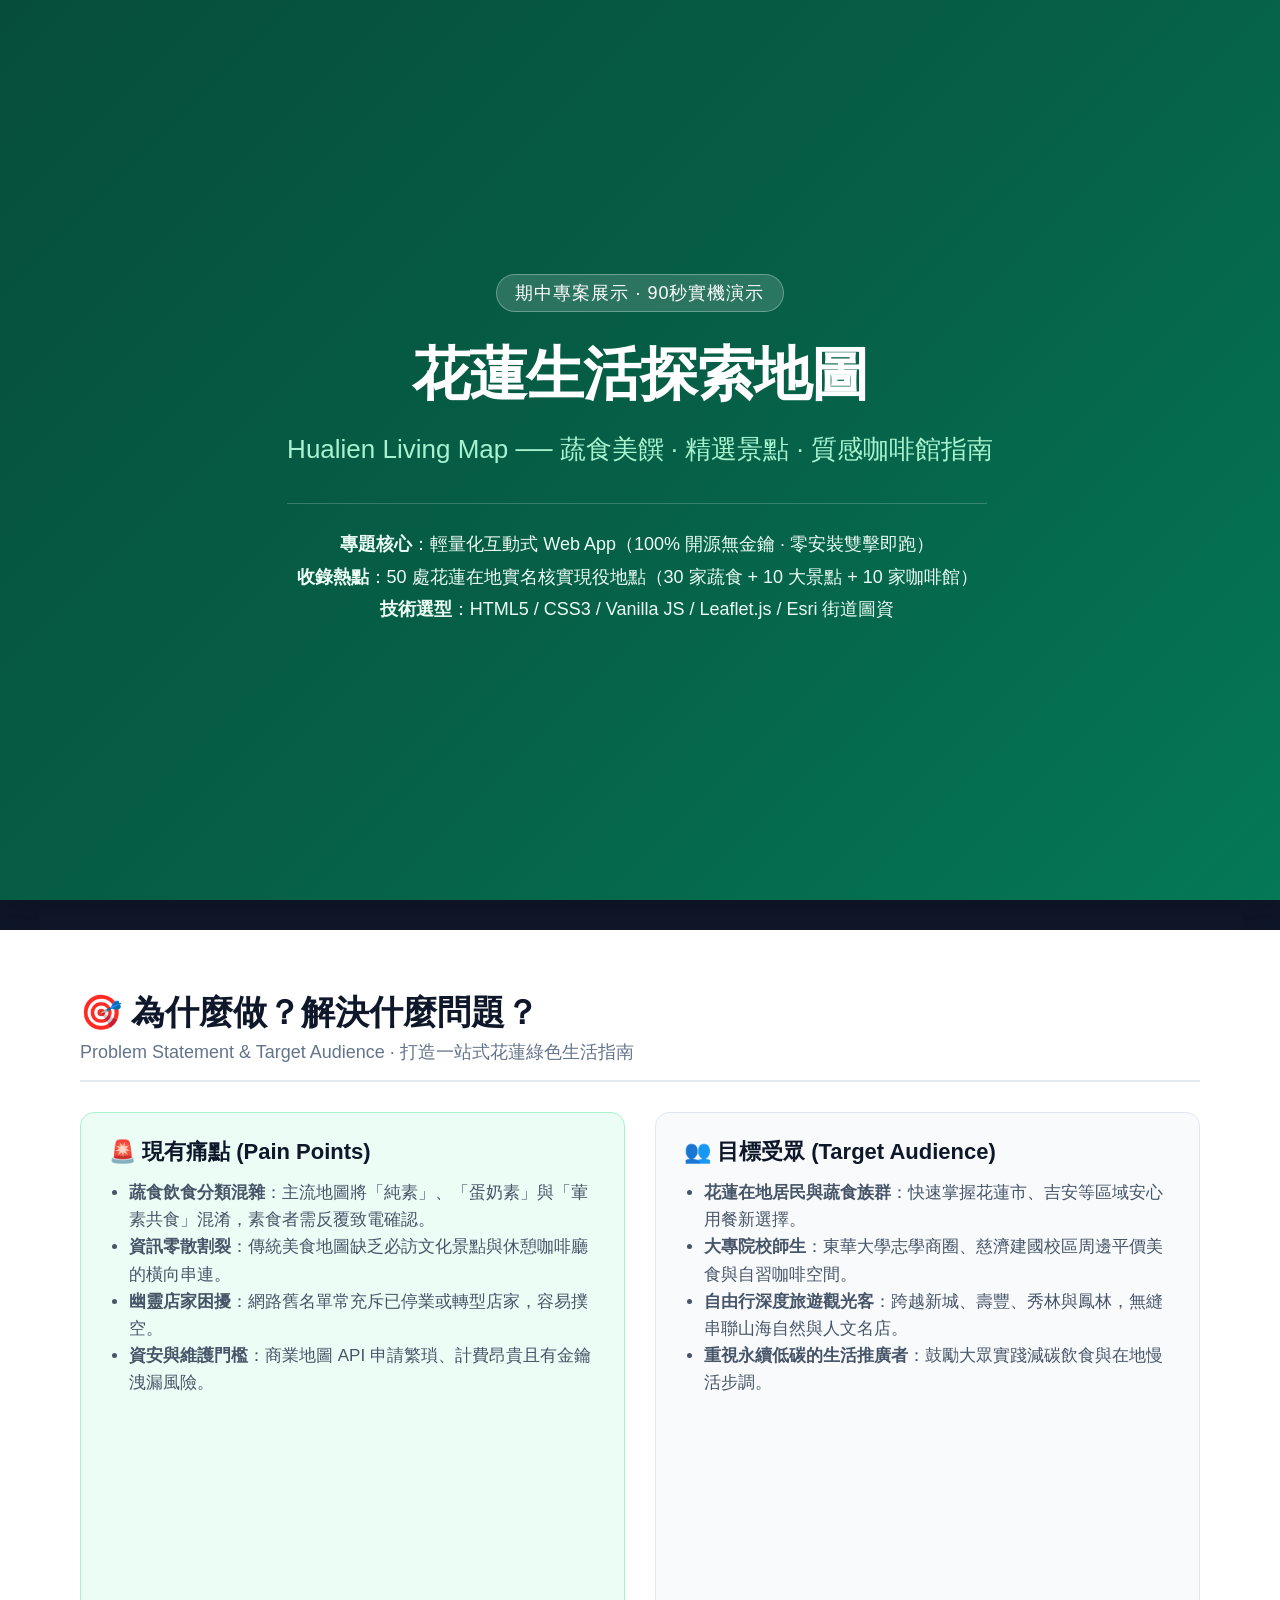
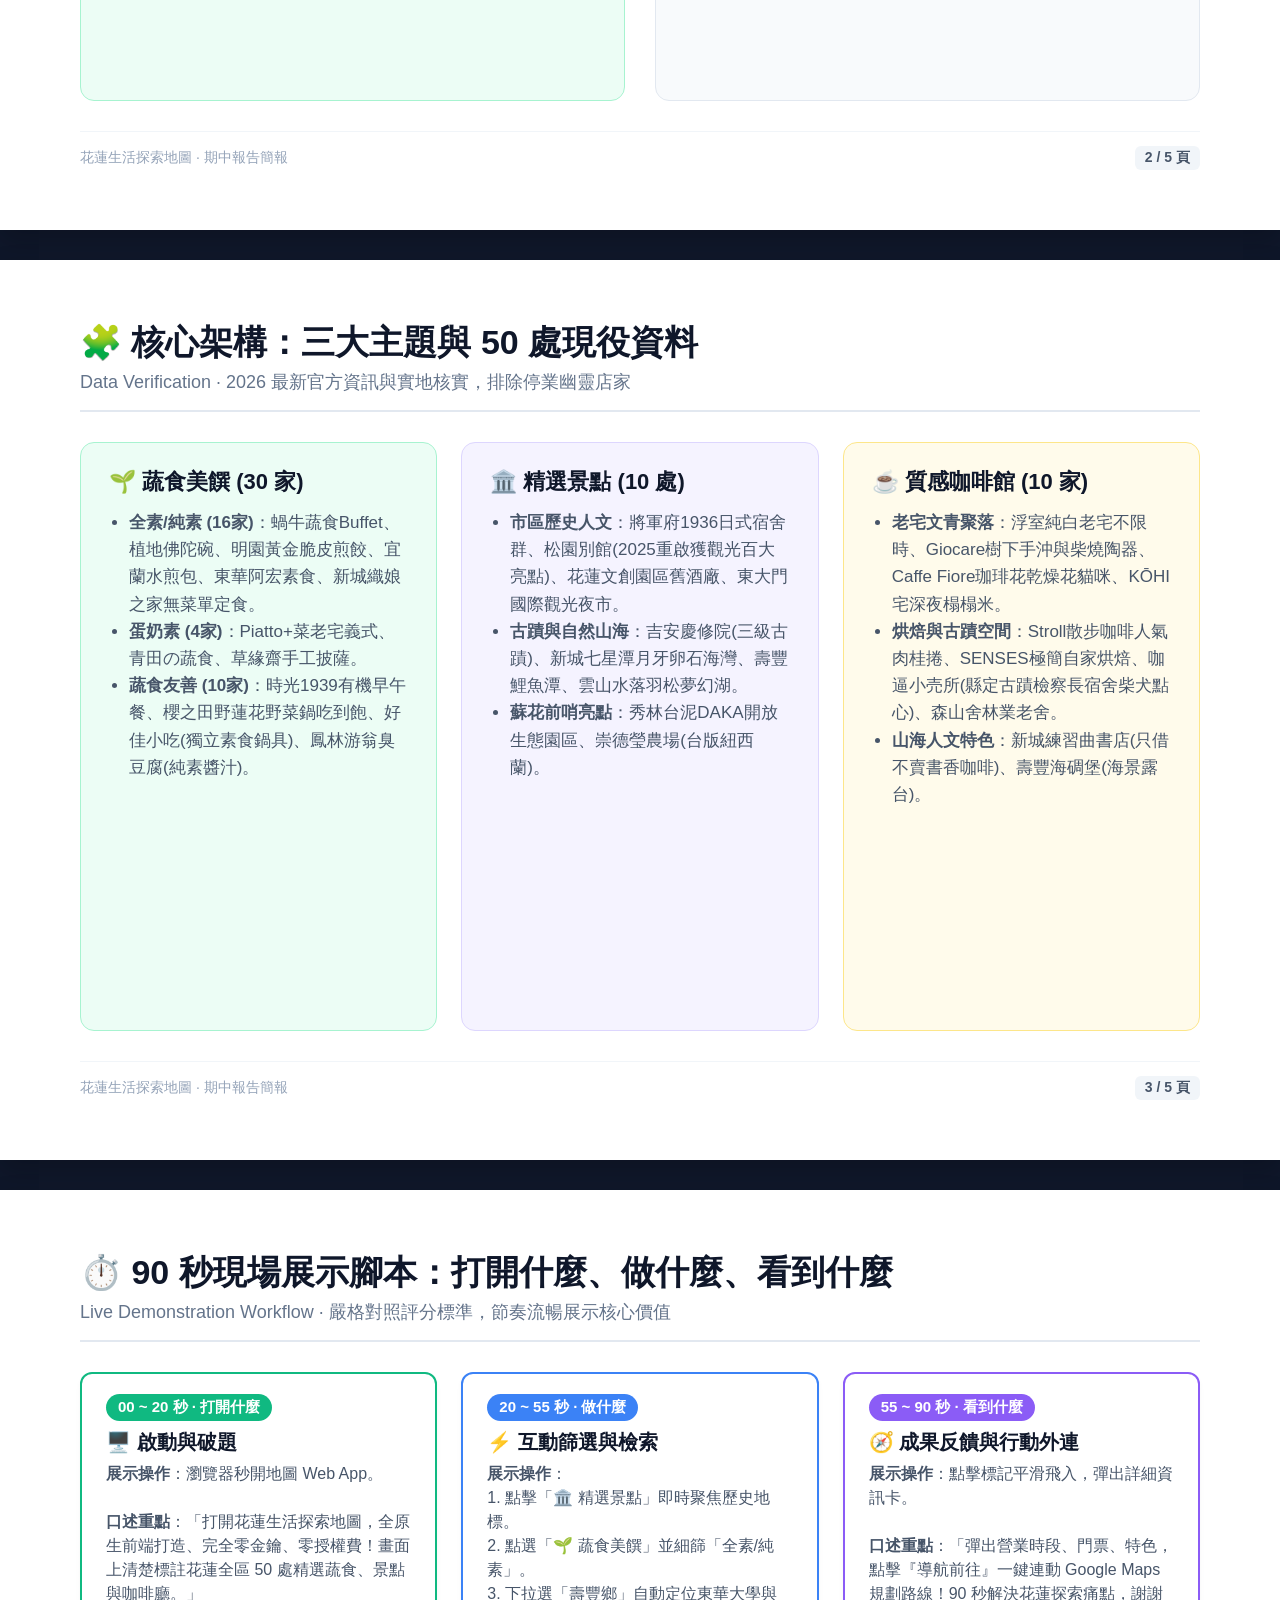
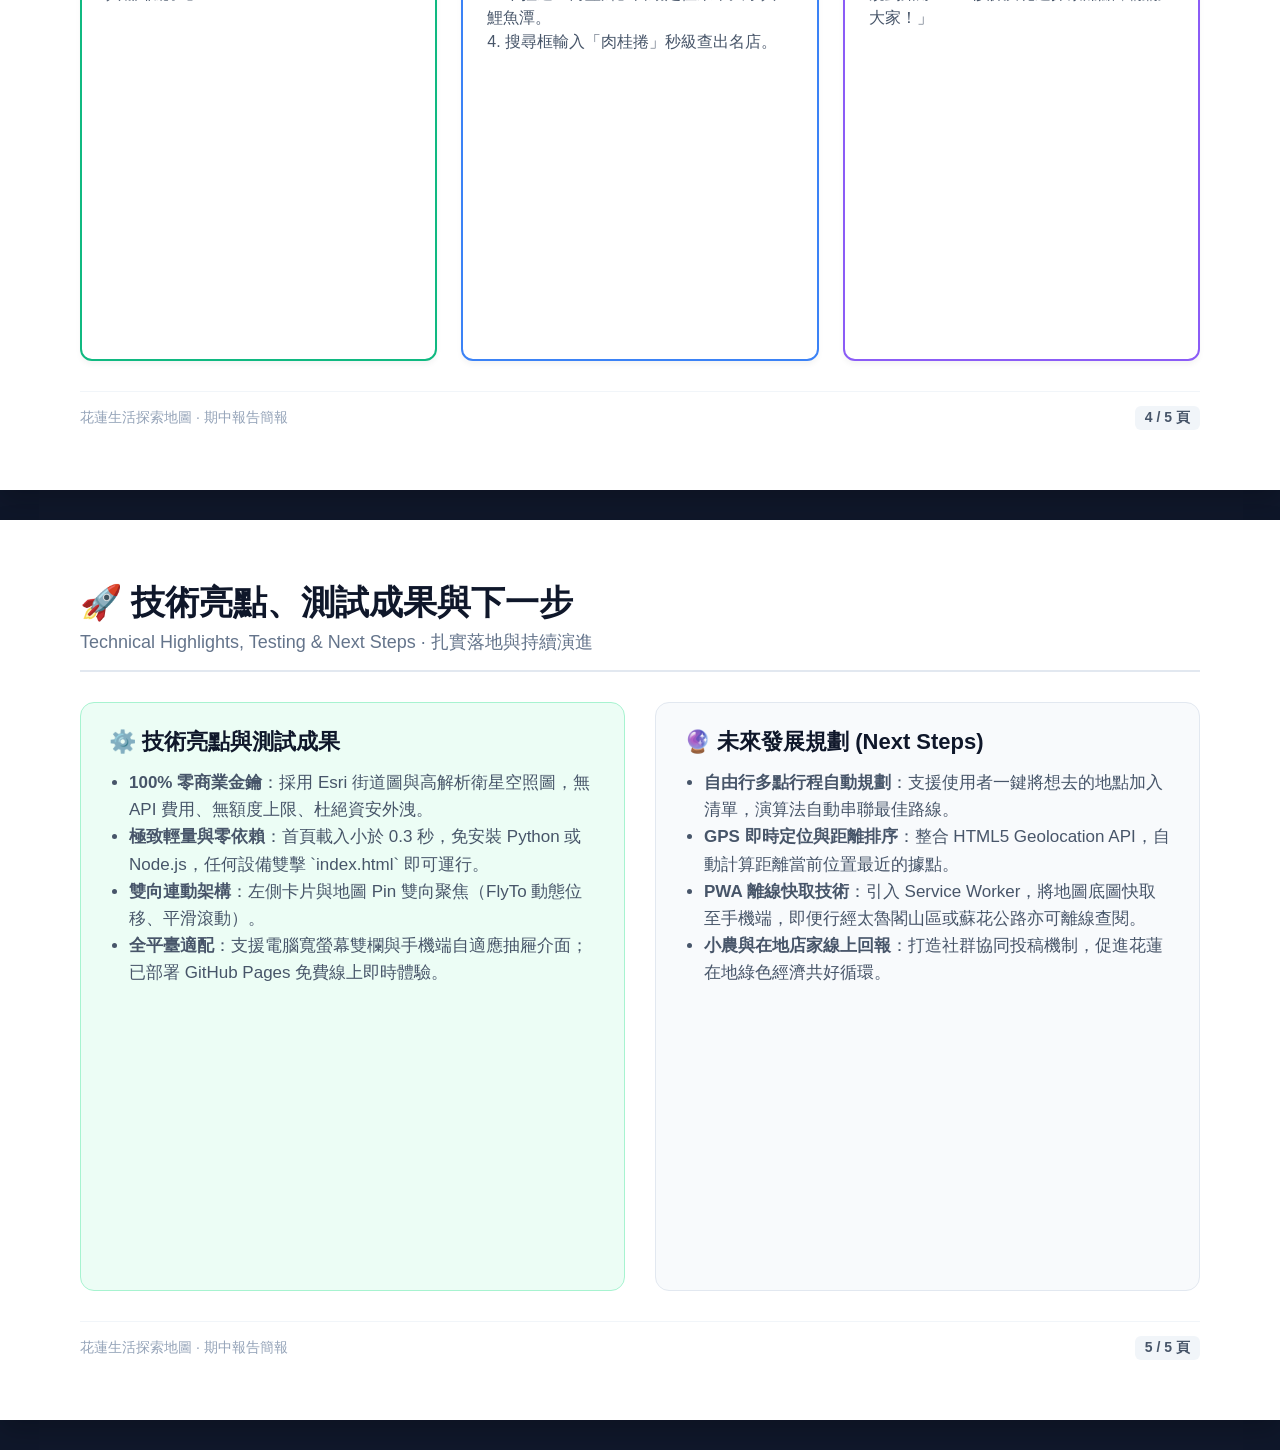
==== 期中專題簡報_花蓮生活探索地圖.html @ 9677ca54 "feat: 新增現代化期中簡報投影片（HTML 16:9 高清排版，支援一鍵列印/轉存 PDF）" ====
<!DOCTYPE html>
<html lang="zh-TW">
<head>
  <meta charset="UTF-8">
  <title>花蓮生活探索地圖 - 期中簡報投影片</title>
  <style>
    @page {
      size: 16in 9in landscape;
      margin: 0;
    }
    * {
      box-sizing: border-box;
      margin: 0;
      padding: 0;
    }
    body {
      font-family: -apple-system, BlinkMacSystemFont, "Segoe UI", Roboto, "PingFang TC", "Microsoft JhengHei", sans-serif;
      background: #0f172a;
      color: #334155;
    }
    .slide {
      width: 100vw;
      height: 100vh;
      max-width: 1600px;
      max-height: 900px;
      margin: 0 auto 30px auto;
      background: #ffffff;
      padding: 60px 80px;
      display: flex;
      flex-direction: column;
      justify-content: space-between;
      position: relative;
      box-shadow: 0 10px 25px rgba(0,0,0,0.2);
      page-break-after: always;
    }
    /* 封面 */
    .slide-title-bg {
      background: linear-gradient(135deg, #064e3b 0%, #065f46 50%, #047857 100%);
      color: #ffffff;
      justify-content: center;
      align-items: center;
      text-align: center;
    }
    .hero-badge {
      display: inline-block;
      background: rgba(255, 255, 255, 0.15);
      border: 1px solid rgba(255, 255, 255, 0.3);
      padding: 6px 18px;
      border-radius: 9999px;
      font-size: 18px;
      margin-bottom: 24px;
      letter-spacing: 1px;
    }
    .hero-title {
      font-size: 58px;
      font-weight: 800;
      margin-bottom: 18px;
      letter-spacing: -1px;
    }
    .hero-subtitle {
      font-size: 26px;
      color: #a7f3d0;
      font-weight: 400;
      margin-bottom: 36px;
    }
    .hero-meta {
      font-size: 18px;
      color: #ecfdf5;
      line-height: 1.8;
      border-top: 1px solid rgba(255, 255, 255, 0.2);
      padding-top: 24px;
      max-width: 700px;
    }

    /* 內頁 Header */
    .slide-header {
      border-bottom: 2px solid #e2e8f0;
      padding-bottom: 16px;
    }
    .slide-header h2 {
      font-size: 34px;
      font-weight: 700;
      color: #0f172a;
      display: flex;
      align-items: center;
      gap: 12px;
    }
    .slide-header p {
      font-size: 18px;
      color: #64748b;
      margin-top: 4px;
    }

    /* 內頁內容 */
    .content-grid {
      display: grid;
      grid-template-columns: 1fr 1fr;
      gap: 30px;
      margin: 30px 0;
      flex: 1;
    }
    .content-grid-3 {
      display: grid;
      grid-template-columns: 1fr 1fr 1fr;
      gap: 24px;
      margin: 30px 0;
      flex: 1;
    }
    .card {
      background: #f8fafc;
      border: 1px solid #e2e8f0;
      border-radius: 14px;
      padding: 24px 28px;
      display: flex;
      flex-direction: column;
      gap: 12px;
    }
    .card-highlight {
      background: #ecfdf5;
      border-color: #a7f3d0;
    }
    .card-purple {
      background: #f5f3ff;
      border-color: #ddd6fe;
    }
    .card-amber {
      background: #fffbeb;
      border-color: #fde68a;
    }
    .card h3 {
      font-size: 22px;
      font-weight: 700;
      color: #0f172a;
      display: flex;
      align-items: center;
      gap: 8px;
    }
    .card p, .card li {
      font-size: 17px;
      color: #475569;
      line-height: 1.6;
    }
    .card ul {
      padding-left: 20px;
    }

    /* 90秒步驟卡片 */
    .step-box {
      background: #ffffff;
      border: 2px solid #10b981;
      border-radius: 12px;
      padding: 20px 24px;
      box-shadow: 0 4px 6px -1px rgba(0,0,0,0.05);
    }
    .step-badge {
      display: inline-block;
      background: #10b981;
      color: #ffffff;
      font-weight: 700;
      font-size: 15px;
      padding: 4px 12px;
      border-radius: 9999px;
      margin-bottom: 8px;
    }
    .step-box h4 {
      font-size: 20px;
      color: #0f172a;
      margin-bottom: 6px;
    }
    .step-box p {
      font-size: 16px;
      color: #475569;
      line-height: 1.5;
    }

    /* Footer */
    .slide-footer {
      display: flex;
      justify-content: space-between;
      align-items: center;
      border-top: 1px solid #f1f5f9;
      padding-top: 14px;
      font-size: 14px;
      color: #94a3b8;
    }
    .tag-pill {
      background: #f1f5f9;
      padding: 3px 10px;
      border-radius: 6px;
      color: #475569;
      font-weight: 600;
    }

    @media print {
      body {
        background: none;
      }
      .slide {
        margin: 0;
        box-shadow: none;
        max-width: 100%;
        max-height: 100%;
      }
    }
  </style>
</head>
<body>

  <!-- 第 1 頁：封面 -->
  <section class="slide slide-title-bg">
    <div>
      <span class="hero-badge">期中專案展示 · 90秒實機演示</span>
      <h1 class="hero-title">花蓮生活探索地圖</h1>
      <h2 class="hero-subtitle">Hualien Living Map ── 蔬食美饌 · 精選景點 · 質感咖啡館指南</h2>
      <div class="hero-meta">
        <div><strong>專題核心</strong>：輕量化互動式 Web App（100% 開源無金鑰 · 零安裝雙擊即跑）</div>
        <div><strong>收錄熱點</strong>：50 處花蓮在地實名核實現役地點（30 家蔬食 + 10 大景點 + 10 家咖啡館）</div>
        <div><strong>技術選型</strong>：HTML5 / CSS3 / Vanilla JS / Leaflet.js / Esri 街道圖資</div>
      </div>
    </div>
  </section>

  <!-- 第 2 頁：痛點與目標族群 -->
  <section class="slide">
    <div class="slide-header">
      <h2>🎯 為什麼做？解決什麼問題？</h2>
      <p>Problem Statement & Target Audience · 打造一站式花蓮綠色生活指南</p>
    </div>
    <div class="content-grid">
      <div class="card card-highlight">
        <h3>🚨 現有痛點 (Pain Points)</h3>
        <ul>
          <li><strong>蔬食飲食分類混雜</strong>：主流地圖將「純素」、「蛋奶素」與「葷素共食」混淆，素食者需反覆致電確認。</li>
          <li><strong>資訊零散割裂</strong>：傳統美食地圖缺乏必訪文化景點與休憩咖啡廳的橫向串連。</li>
          <li><strong>幽靈店家困擾</strong>：網路舊名單常充斥已停業或轉型店家，容易撲空。</li>
          <li><strong>資安與維護門檻</strong>：商業地圖 API 申請繁瑣、計費昂貴且有金鑰洩漏風險。</li>
        </ul>
      </div>
      <div class="card">
        <h3>👥 目標受眾 (Target Audience)</h3>
        <ul>
          <li><strong>花蓮在地居民與蔬食族群</strong>：快速掌握花蓮市、吉安等區域安心用餐新選擇。</li>
          <li><strong>大專院校師生</strong>：東華大學志學商圈、慈濟建國校區周邊平價美食與自習咖啡空間。</li>
          <li><strong>自由行深度旅遊觀光客</strong>：跨越新城、壽豐、秀林與鳳林，無縫串聯山海自然與人文名店。</li>
          <li><strong>重視永續低碳的生活推廣者</strong>：鼓勵大眾實踐減碳飲食與在地慢活步調。</li>
        </ul>
      </div>
    </div>
    <div class="slide-footer">
      <span>花蓮生活探索地圖 · 期中報告簡報</span>
      <span class="tag-pill">2 / 5 頁</span>
    </div>
  </section>

  <!-- 第 3 頁：三大主題架構與嚴謹資料 -->
  <section class="slide">
    <div class="slide-header">
      <h2>🧩 核心架構：三大主題與 50 處現役資料</h2>
      <p>Data Verification · 2026 最新官方資訊與實地核實，排除停業幽靈店家</p>
    </div>
    <div class="content-grid-3">
      <div class="card card-highlight">
        <h3>🌱 蔬食美饌 (30 家)</h3>
        <ul>
          <li><strong>全素/純素 (16家)</strong>：蝸牛蔬食Buffet、植地佛陀碗、明園黃金脆皮煎餃、宜蘭水煎包、東華阿宏素食、新城織娘之家無菜單定食。</li>
          <li><strong>蛋奶素 (4家)</strong>：Piatto+菜老宅義式、青田の蔬食、草緣齋手工披薩。</li>
          <li><strong>蔬食友善 (10家)</strong>：時光1939有機早午餐、櫻之田野蓮花野菜鍋吃到飽、好佳小吃(獨立素食鍋具)、鳳林游翁臭豆腐(純素醬汁)。</li>
        </ul>
      </div>
      <div class="card card-purple">
        <h3>🏛️ 精選景點 (10 處)</h3>
        <ul>
          <li><strong>市區歷史人文</strong>：將軍府1936日式宿舍群、松園別館(2025重啟獲觀光百大亮點)、花蓮文創園區舊酒廠、東大門國際觀光夜市。</li>
          <li><strong>古蹟與自然山海</strong>：吉安慶修院(三級古蹟)、新城七星潭月牙卵石海灣、壽豐鯉魚潭、雲山水落羽松夢幻湖。</li>
          <li><strong>蘇花前哨亮點</strong>：秀林台泥DAKA開放生態園區、崇德瑩農場(台版紐西蘭)。</li>
        </ul>
      </div>
      <div class="card card-amber">
        <h3>☕ 質感咖啡館 (10 家)</h3>
        <ul>
          <li><strong>老宅文青聚落</strong>：浮室純白老宅不限時、Giocare樹下手沖與柴燒陶器、Caffe Fiore珈琲花乾燥花貓咪、KŌHI宅深夜榻榻米。</li>
          <li><strong>烘焙與古蹟空間</strong>：Stroll散步咖啡人氣肉桂捲、SENSES極簡自家烘焙、咖逼小売所(縣定古蹟檢察長宿舍柴犬點心)、森山舍林業老舍。</li>
          <li><strong>山海人文特色</strong>：新城練習曲書店(只借不賣書香咖啡)、壽豐海碉堡(海景露台)。</li>
        </ul>
      </div>
    </div>
    <div class="slide-footer">
      <span>花蓮生活探索地圖 · 期中報告簡報</span>
      <span class="tag-pill">3 / 5 頁</span>
    </div>
  </section>

  <!-- 第 4 頁：90 秒實機演示劇本 -->
  <section class="slide">
    <div class="slide-header">
      <h2>⏱️ 90 秒現場展示腳本：打開什麼、做什麼、看到什麼</h2>
      <p>Live Demonstration Workflow · 嚴格對照評分標準，節奏流暢展示核心價值</p>
    </div>
    <div class="content-grid-3">
      <div class="step-box">
        <span class="step-badge">00 ~ 20 秒 · 打開什麼</span>
        <h4>🖥️ 啟動與破題</h4>
        <p><strong>展示操作</strong>：瀏覽器秒開地圖 Web App。<br><br>
        <strong>口述重點</strong>：「打開花蓮生活探索地圖，全原生前端打造、完全零金鑰、零授權費！畫面上清楚標註花蓮全區 50 處精選蔬食、景點與咖啡廳。」</p>
      </div>
      <div class="step-box" style="border-color:#3b82f6;">
        <span class="step-badge" style="background:#3b82f6;">20 ~ 55 秒 · 做什麼</span>
        <h4>⚡ 互動篩選與檢索</h4>
        <p><strong>展示操作</strong>：<br>
        1. 點擊「🏛️ 精選景點」即時聚焦歷史地標。<br>
        2. 點選「🌱 蔬食美饌」並細篩「全素/純素」。<br>
        3. 下拉選「壽豐鄉」自動定位東華大學與鯉魚潭。<br>
        4. 搜尋框輸入「肉桂捲」秒級查出名店。</p>
      </div>
      <div class="step-box" style="border-color:#8b5cf6;">
        <span class="step-badge" style="background:#8b5cf6;">55 ~ 90 秒 · 看到什麼</span>
        <h4>🧭 成果反饋與行動外連</h4>
        <p><strong>展示操作</strong>：點擊標記平滑飛入，彈出詳細資訊卡。<br><br>
        <strong>口述重點</strong>：「彈出營業時段、門票、特色，點擊『導航前往』一鍵連動 Google Maps 規劃路線！90 秒解決花蓮探索痛點，謝謝大家！」</p>
      </div>
    </div>
    <div class="slide-footer">
      <span>花蓮生活探索地圖 · 期中報告簡報</span>
      <span class="tag-pill">4 / 5 頁</span>
    </div>
  </section>

  <!-- 第 5 頁：技術亮點與未來展望 -->
  <section class="slide">
    <div class="slide-header">
      <h2>🚀 技術亮點、測試成果與下一步</h2>
      <p>Technical Highlights, Testing & Next Steps · 扎實落地與持續演進</p>
    </div>
    <div class="content-grid">
      <div class="card card-highlight">
        <h3>⚙️ 技術亮點與測試成果</h3>
        <ul>
          <li><strong>100% 零商業金鑰</strong>：採用 Esri 街道圖與高解析衛星空照圖，無 API 費用、無額度上限、杜絕資安外洩。</li>
          <li><strong>極致輕量與零依賴</strong>：首頁載入小於 0.3 秒，免安裝 Python 或 Node.js，任何設備雙擊 `index.html` 即可運行。</li>
          <li><strong>雙向連動架構</strong>：左側卡片與地圖 Pin 雙向聚焦（FlyTo 動態位移、平滑滾動）。</li>
          <li><strong>全平臺適配</strong>：支援電腦寬螢幕雙欄與手機端自適應抽屜介面；已部署 GitHub Pages 免費線上即時體驗。</li>
        </ul>
      </div>
      <div class="card">
        <h3>🔮 未來發展規劃 (Next Steps)</h3>
        <ul>
          <li><strong>自由行多點行程自動規劃</strong>：支援使用者一鍵將想去的地點加入清單，演算法自動串聯最佳路線。</li>
          <li><strong>GPS 即時定位與距離排序</strong>：整合 HTML5 Geolocation API，自動計算距離當前位置最近的據點。</li>
          <li><strong>PWA 離線快取技術</strong>：引入 Service Worker，將地圖底圖快取至手機端，即便行經太魯閣山區或蘇花公路亦可離線查閱。</li>
          <li><strong>小農與在地店家線上回報</strong>：打造社群協同投稿機制，促進花蓮在地綠色經濟共好循環。</li>
        </ul>
      </div>
    </div>
    <div class="slide-footer">
      <span>花蓮生活探索地圖 · 期中報告簡報</span>
      <span class="tag-pill">5 / 5 頁</span>
    </div>
  </section>

</body>
</html>
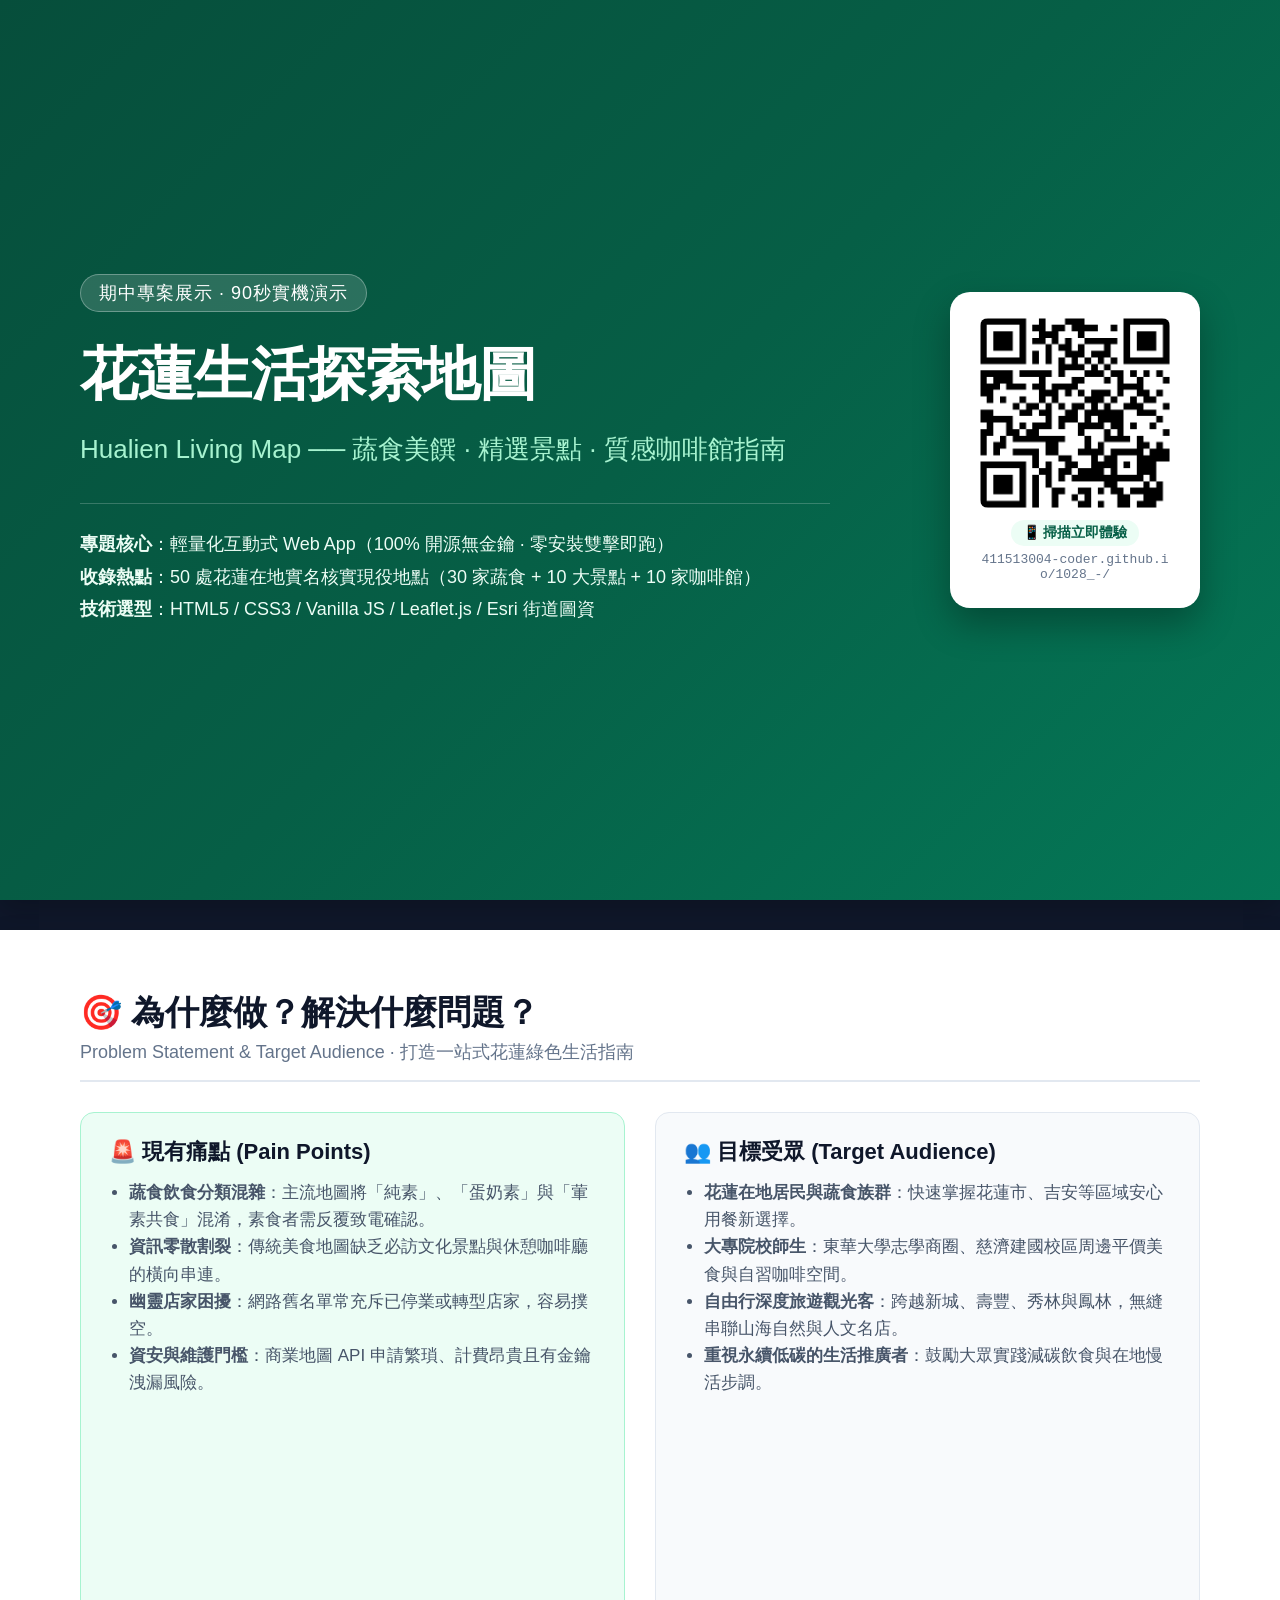
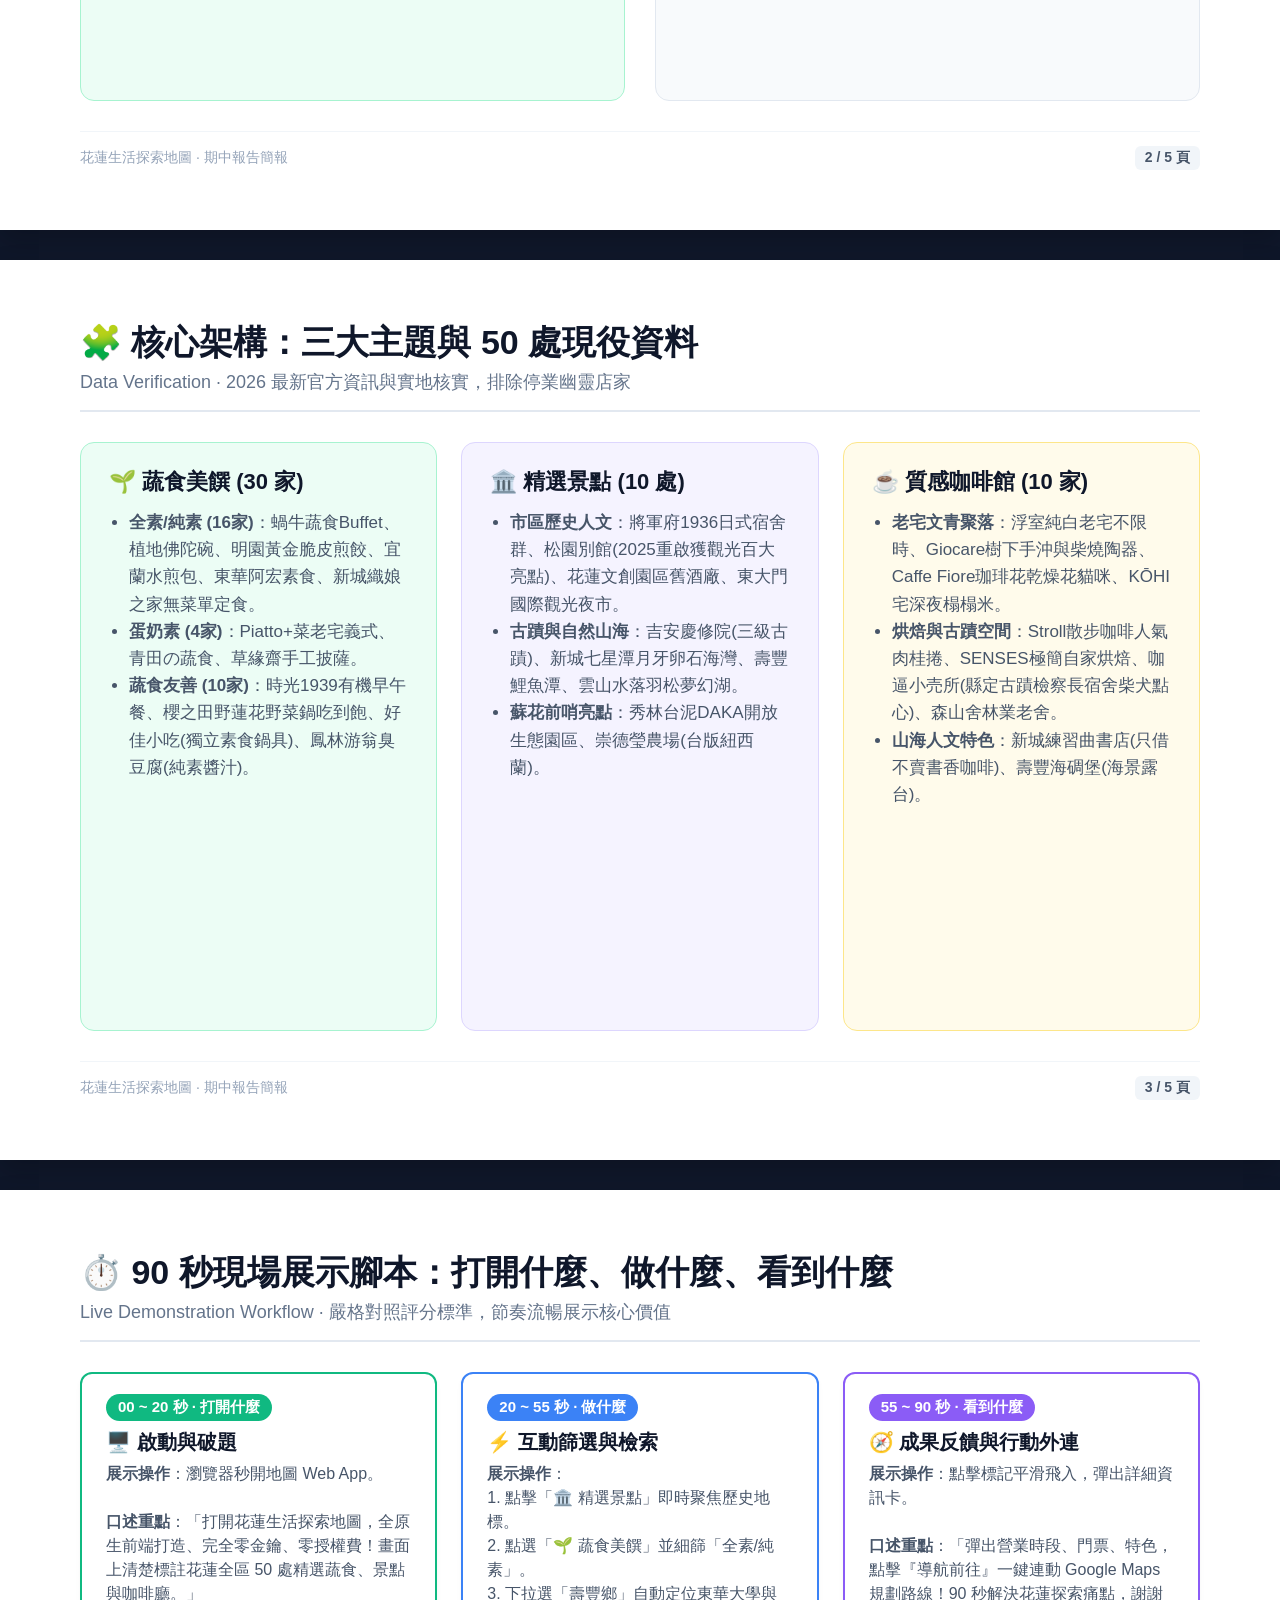
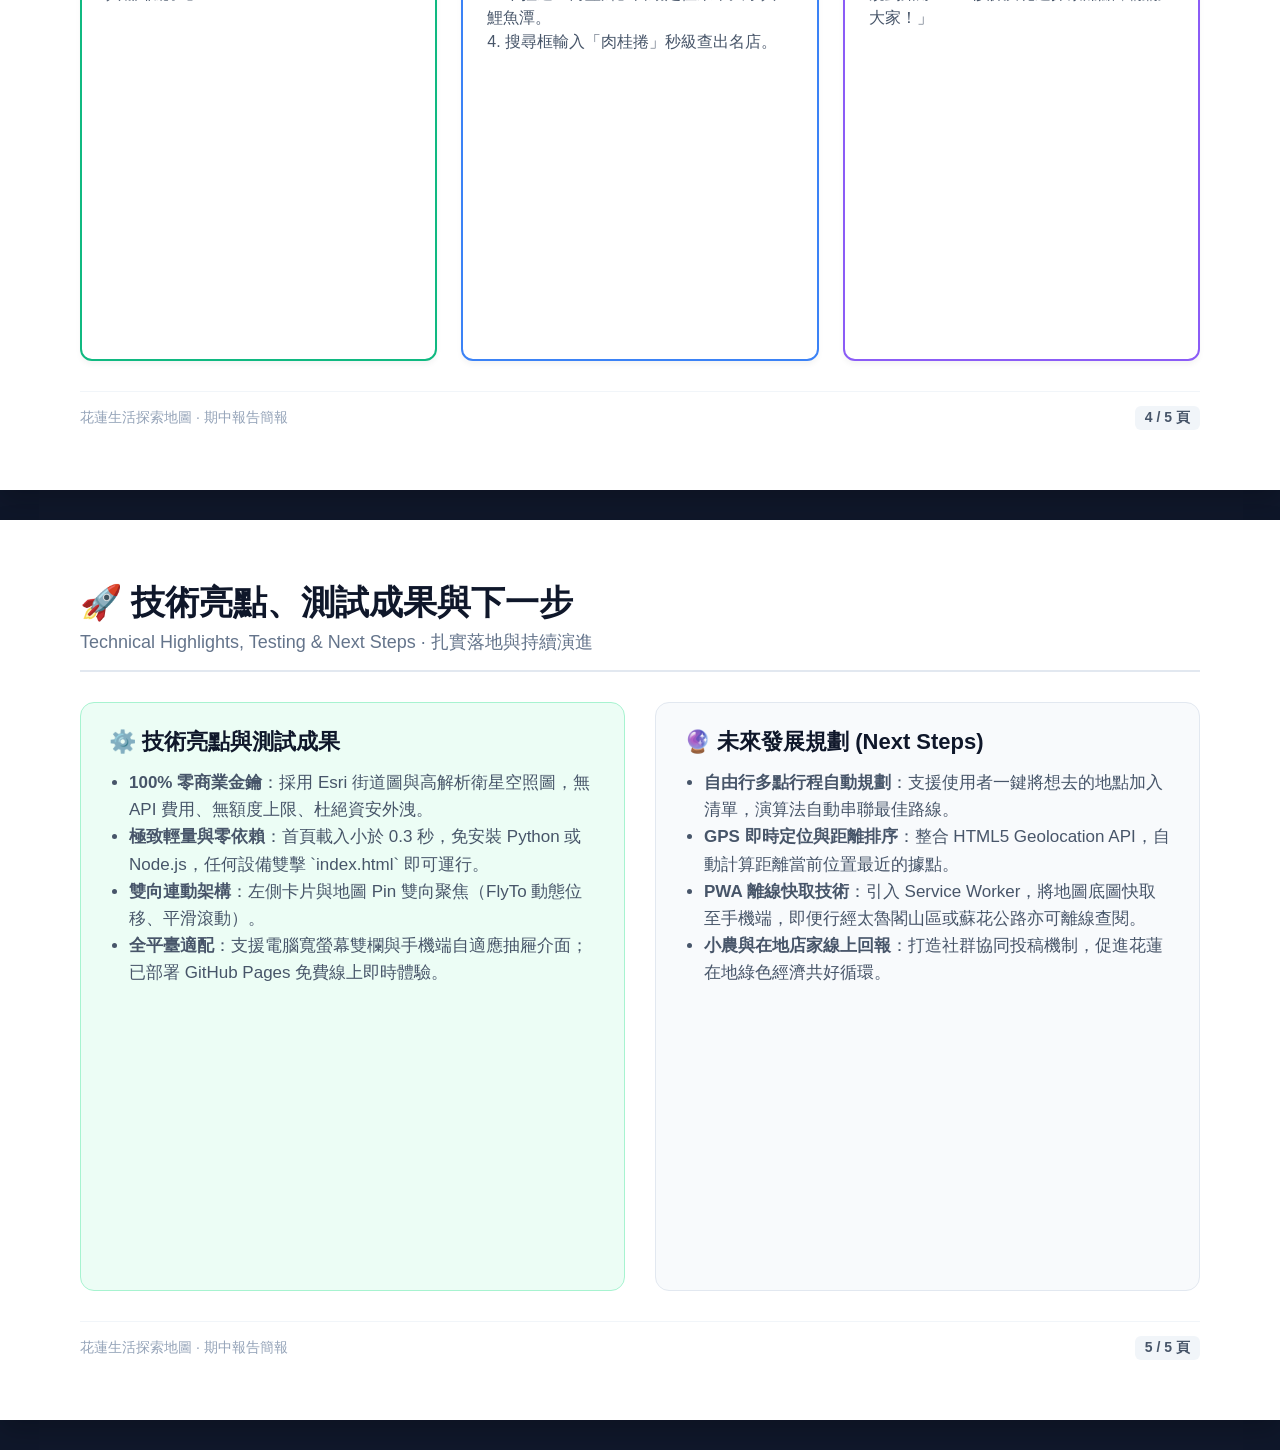
==== commit 50fdb659: "feat: add project QR code and update slide cover" ====
--- a/期中專題簡報_花蓮生活探索地圖.html
+++ b/期中專題簡報_花蓮生活探索地圖.html
@@ -39,7 +39,19 @@
       color: #ffffff;
       justify-content: center;
       align-items: center;
-      text-align: center;
+      text-align: left;
+    }
+    .hero-container {
+      display: flex;
+      align-items: center;
+      justify-content: space-between;
+      gap: 50px;
+      width: 100%;
+      max-width: 1300px;
+      margin: 0 auto;
+    }
+    .hero-info {
+      flex: 1;
     }
     .hero-badge {
       display: inline-block;
@@ -69,7 +81,43 @@
       line-height: 1.8;
       border-top: 1px solid rgba(255, 255, 255, 0.2);
       padding-top: 24px;
-      max-width: 700px;
+      max-width: 750px;
+    }
+    .hero-qr-card {
+      background: #ffffff;
+      padding: 24px 28px;
+      border-radius: 20px;
+      text-align: center;
+      box-shadow: 0 16px 36px rgba(0, 0, 0, 0.3);
+      color: #0f172a;
+      flex-shrink: 0;
+      display: flex;
+      flex-direction: column;
+      align-items: center;
+      border: 2px solid rgba(255, 255, 255, 0.8);
+    }
+    .hero-qr-card img {
+      width: 190px;
+      height: 190px;
+      display: block;
+      margin-bottom: 12px;
+      border-radius: 8px;
+    }
+    .hero-qr-card .qr-badge {
+      background: #ecfdf5;
+      color: #065f46;
+      font-size: 14px;
+      font-weight: 700;
+      padding: 4px 12px;
+      border-radius: 9999px;
+      margin-bottom: 6px;
+    }
+    .hero-qr-card .qr-desc {
+      font-size: 13px;
+      color: #64748b;
+      font-family: monospace;
+      max-width: 190px;
+      word-break: break-all;
     }
 
     /* 內頁 Header */
@@ -208,14 +256,21 @@
 
   <!-- 第 1 頁：封面 -->
   <section class="slide slide-title-bg">
-    <div>
-      <span class="hero-badge">期中專案展示 · 90秒實機演示</span>
-      <h1 class="hero-title">花蓮生活探索地圖</h1>
-      <h2 class="hero-subtitle">Hualien Living Map ── 蔬食美饌 · 精選景點 · 質感咖啡館指南</h2>
-      <div class="hero-meta">
-        <div><strong>專題核心</strong>：輕量化互動式 Web App（100% 開源無金鑰 · 零安裝雙擊即跑）</div>
-        <div><strong>收錄熱點</strong>：50 處花蓮在地實名核實現役地點（30 家蔬食 + 10 大景點 + 10 家咖啡館）</div>
-        <div><strong>技術選型</strong>：HTML5 / CSS3 / Vanilla JS / Leaflet.js / Esri 街道圖資</div>
+    <div class="hero-container">
+      <div class="hero-info">
+        <span class="hero-badge">期中專案展示 · 90秒實機演示</span>
+        <h1 class="hero-title">花蓮生活探索地圖</h1>
+        <h2 class="hero-subtitle">Hualien Living Map ── 蔬食美饌 · 精選景點 · 質感咖啡館指南</h2>
+        <div class="hero-meta">
+          <div><strong>專題核心</strong>：輕量化互動式 Web App（100% 開源無金鑰 · 零安裝雙擊即跑）</div>
+          <div><strong>收錄熱點</strong>：50 處花蓮在地實名核實現役地點（30 家蔬食 + 10 大景點 + 10 家咖啡館）</div>
+          <div><strong>技術選型</strong>：HTML5 / CSS3 / Vanilla JS / Leaflet.js / Esri 街道圖資</div>
+        </div>
+      </div>
+      <div class="hero-qr-card">
+        <img src="qrcode.png" alt="QR Code 線上體驗">
+        <div class="qr-badge">📱 掃描立即體驗</div>
+        <div class="qr-desc">411513004-coder.github.io/1028_-/</div>
       </div>
     </div>
   </section>
